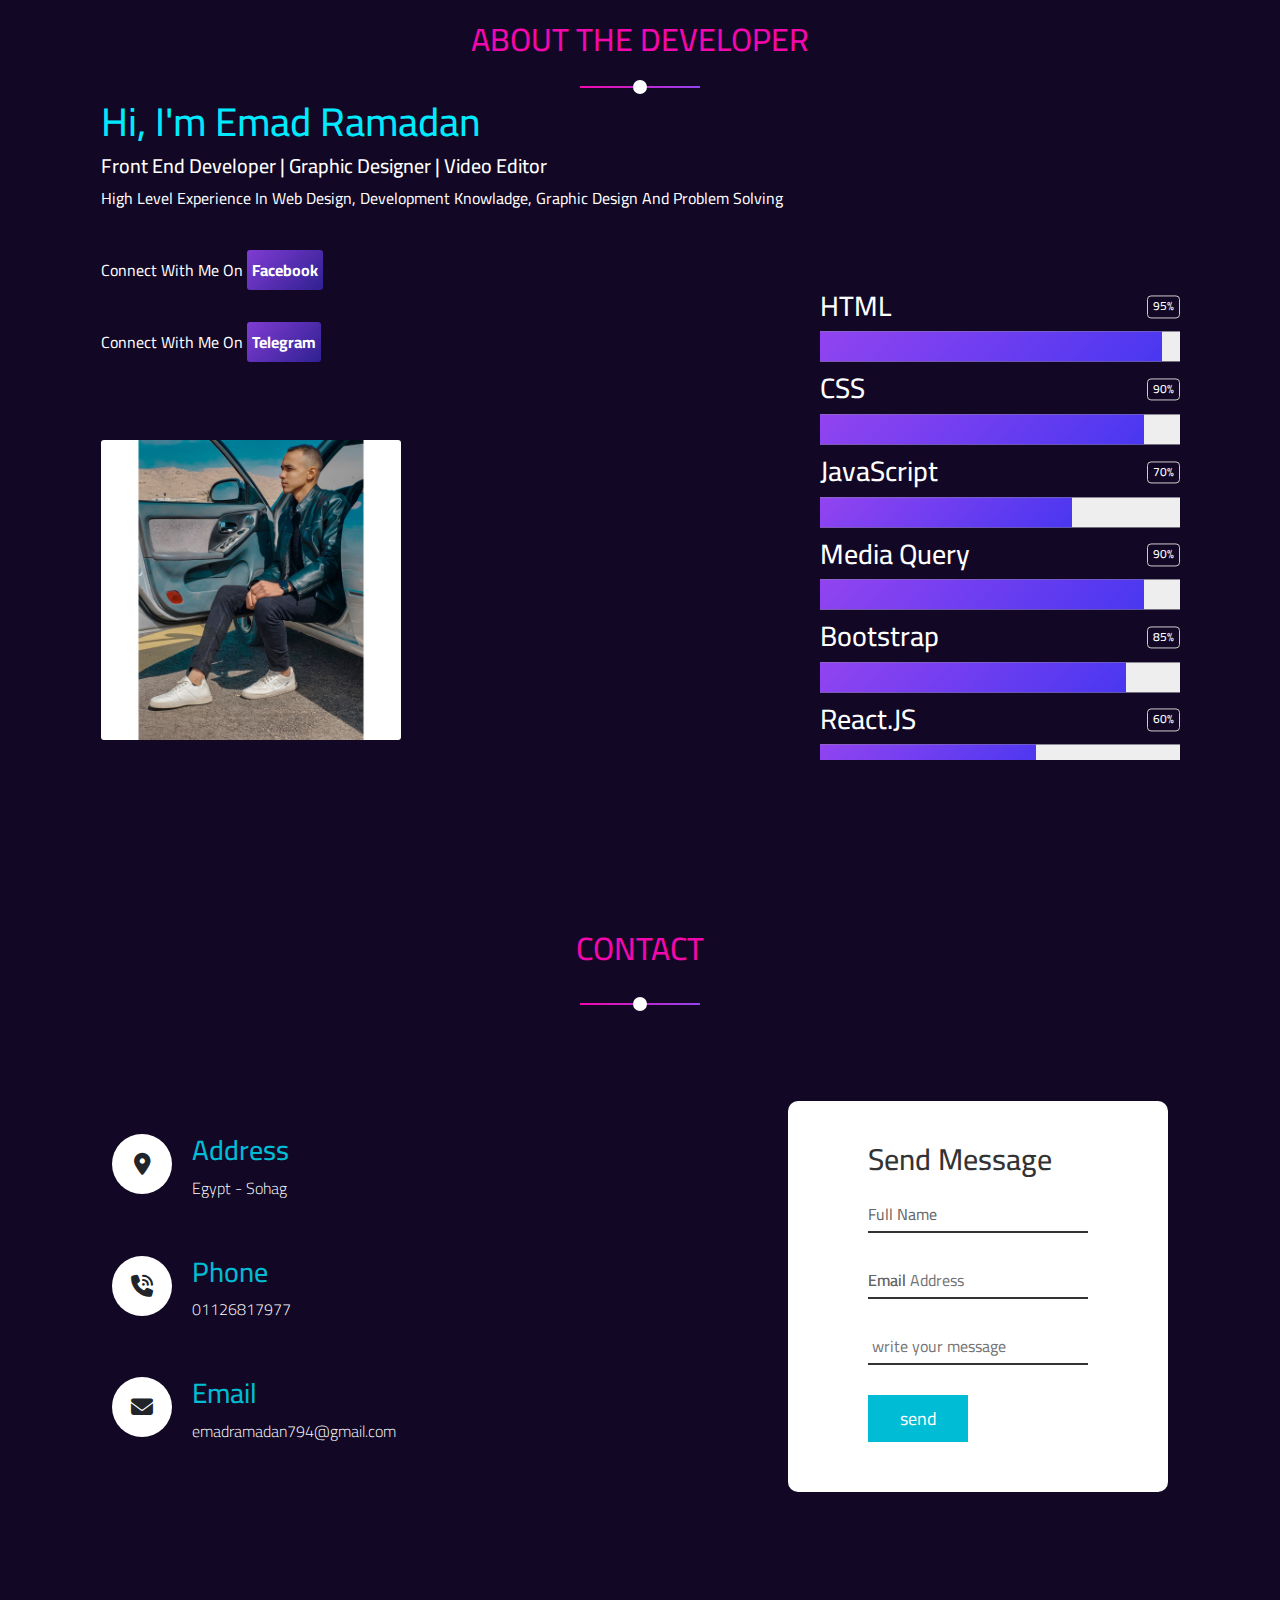
==== emad.html @ 5b425b63 "Add files via upload" ====
<!DOCTYPE html>
<html lang="en">

<head>
  <meta charset="UTF-8">
  <meta http-equiv="X-UA-Compatible" content="IE=edge">
  <meta name="viewport" content="width=device-width, initial-scale=1.0">
  <link rel="stylesheet" href="css/bootstrap.min.css">
  <link rel="stylesheet" href="css/all.min.css">
  <link rel="stylesheet" href="https://cdnjs.cloudflare.com/ajax/libs/font-awesome/6.1.1/css/all.min.css">
  <link rel="stylesheet" href="https://unpkg.com/aos@next/dist/aos.css" />
  <link rel="icon" href="img/landoo.jpg">
  <link rel="stylesheet" href="css/athar.css">
  <title>TEMOoON</title>
</head>

<body style="background-color: #120825;">
  <div class="abouttt" id="link2">
    <div class="title main-head">
      <h2>about the developer</h2>
    </div>
    <!-- <div class="ani">
          <svg>
            <path></path>
          </svg>
          <svg>
            <path></path>
          </svg>
        </div> -->
    <div class="container" style="margin-top: 40px;">
      <div class="info">
        <h1>Hi, I'm Emad Ramadan</h1>
        <h2>Front End Developer | Graphic Designer | Video Editor</h2>
        <p>
          High level experience in web design, development
          knowladge, graphic design and problem solving <br><br><br>


          Connect with me on <a href="https://www.facebook.com/TeMo0o29?mibextid=ZbWKwL"
            target="_blank"><span>facebook</span></a>
          <br><br><br>
          Connect with me on <a href="https://t.me/EmaD_RamaDan_10" class="face"
            target="_blank"><span>telegram</span></a>
        </p>



        <img src="img/dev.jpg" alt="">

      </div>
      <div class="skill" style="height: 63vh;">
        <div class="our-skills" id="our-skills">
          <div class="container">
            <!-- <img src="img/avatar-05.png" alt=""> -->
            <div class="skills">
              <div class="skill">
                <h3>HTML <span>95%</span></h3>
                <div class="the-progress">
                  <span style="width: 95%;" data-width="95%"></span>
                </div>
              </div>
              <div class="skill">
                <h3>CSS <span>90%</span></h3>
                <div class="the-progress">
                  <span style="width: 90%;" data-width="90%"></span>
                </div>
              </div>
              <div class="skill">
                <h3>JavaScript <span>70%</span></h3>
                <div class="the-progress">
                  <span style="width: 70%;" data-width="70%"></span>
                </div>
              </div>
              <div class="skill">
                <h3>media Query <span>90%</span></h3>
                <div class="the-progress">
                  <span style="width: 90%;" data-width="90%"></span>
                </div>
              </div>
              <div class="skill">
                <h3>bootstrap <span>85%</span></h3>
                <div class="the-progress">
                  <span style="width: 85%;" data-width="85%"></span>
                </div>
              </div>
              <div class="skill">
                <h3>React.JS <span>60%</span></h3>
                <div class="the-progress">
                  <span style="width: 60%;" data-width="60%"></span>
                </div>
              </div>
              <div class="skill">
                <h3>cpp <span>85%</span></h3>
                <div class="the-progress">
                  <span style="width: 85%;" data-width="85%"></span>
                </div>
              </div>
            </div>
          </div>
        </div>
      </div>


    </div>
  </div>
  <!-- start contact -->
  <section class="contact" id="contact">
    <div class="main-head">
      <h2>contact</h2>
    </div>
    <div class="content">


      <p></p>
    </div>
    <div class="container">
      <div class="contactInfo">
        <div class="box">
          <div class="icon"><i class="fa-solid fa-location-dot"></i></div>
          <div class="text">
            <h3>Address</h3>
            <p>Egypt - Sohag</p>
          </div>
        </div>
        <div class="box">
          <div class="icon"><i class="fa-solid fa-phone-volume"></i></div>
          <div class="text">
            <h3>phone</h3>
            <p>01126817977</p>
          </div>
        </div>
        <div class="box">
          <div class="icon"><i class="fa-solid fa-envelope"></i></div>
          <div class="text">
            <h3>email</h3>
            <p style="text-transform: lowercase;">emadramadan794@gmail.com</p>
          </div>
        </div>
      </div>
      <div class="contactForm">
        <form action="https://formsubmit.co/emadramadan794@gmail.com" method="POST">
          <input type="hidden" name="_subject" value="New Email!">
          <h2>send message</h2>
          <div class="inputBox">
            <input type="text" required>
            <span>full name</span>
          </div>
          <div class="inputBox">
            <input type="email" name="email" placeholder="Email Address" required>
            <span>email</span>
          </div>
          <div class="inputBox">
            <!-- <textarea name="" id="" cols="" rows="" required></textarea> -->
            <input type="text" name="message " placeholder=" write your message" required>
          </div>
          <div class="inputBox">
            <input type="hidden" name="_captcha" value="false">
            <input type="submit" value="send">

          </div>
        </form>

        <form>

          <!--
        
        
        <button type="submit">Send</button> -->
        </form>
      </div>
    </div>
  </section>
  <!-- end contact -->



</body>

</html>
---- css/athar.css ----
@import url('https://fonts.googleapis.com/css2?family=Cairo:wght@200;300;400;500;600;700;800;900&display=swap');

:root{

    --head-color:#00bcd4;


    --dark-color:#007bff;
    --blue-color:#6b6c9f;
    --red-one:#c52c2a;
    --red-two:#a20002;
    --pur-color:#351c2f;


    --main-color: #0b051d;
    --scend-color: #0433f2;
    /* --third-color: #02dcff; */
    --third2-color: #f407ad;
    --third-color: #6131df;
    --four-color: rgb(58, 184, 146);
    --wight-color: #ffffff;
    --sec-color:#160a2d;
    --seccc-color:#120825;
    --sec-padding:30px;
    --tran:.3s;
}

::selection{
  background-color: var(--head-color);
  border-radius: 4px;
}

/* scroll bar */
body::-webkit-scrollbar {
  width: 1em;
  background-color: #101530;
}

body::-webkit-scrollbar-thumb {
 background-color: #892cdc;
 box-shadow: 0px 0px 30px 30px #892cdc;
}

/* end scroll bar */


*{
  box-sizing: border-box;
    padding: 0;
    margin: 0;
}
body{
    font-family: 'Cairo', sans-serif;
  
    scroll-behavior: smooth;
    direction: ltr;
    text-transform: capitalize;
  
    
  
  
}
.main-head{
  text-align: center;
  position: relative;
  color: var(--third2-color );
  font-weight: bold;
  text-transform: uppercase;
  font-size: 25px !important  ;
}
.main-prg{
  margin-top: 55px;
  margin-bottom: 15px;
  color: white;
  font-size: 14px;
  font-family: "Montserrat", sans-serif;
}
.main-head h2::after{
  content: "";
  position: absolute;
  left: 50%;
  transform: translateX(-50%);
  width: 14px;
  height: 14px;
  border-radius: 50%;
  
  bottom: -36px;
  background-color: white;
}
.main-head h2::before{
  content: "";
  position: absolute;
  left: 50%;
  transform: translateX(-50%);
  height: 2px;
  background-image: linear-gradient( 45deg, var(--third2-color), #9244f0);
  bottom: -30px;
  width: 120px;

}
/* Start Navbar */
.navbar {
  background-color: #160a2dab;
  background-color: var(--sec-color);
  backdrop-filter: blur(17px);
    box-shadow: 0px 0px 20px 0px #ffffff4f;
}
.navbar .container{
  background-color: var(--sec-color);

}
.navbar .navbar-nav .nav-link {
  color: var(--scend-color);
  font-weight: bold;
  backdrop-filter: blur(17px);
  box-shadow: 0px 0px 20px 0px #0002;
  color: white;
}
.navbar .navbar-nav .nav-link.active,
.navbar .navbar-nav .nav-link:focus,
.navbar .navbar-nav .nav-link:hover,
.container h1 {
  color: var(--third2-color);
  cursor: pointer;
}
@media(max-width:900px){

.navbar .container h1{
    position: relative;
    right: 80%; 
    transform: translateX(-50%);
  }
  @media(max-width:700px){
    .navbar .container h1{
      right: 62%;
    }
  }
  
}
.navbar .navbar-nav a::before{
  content: "";
  position: absolute;
  width: 0%;
  height: 3px;
  bottom: 0px;
  left  : 0;
  background-color: white;
  transform-origin: left;
  transition: var(--tran);
}
.navbar .navbar-nav a:hover:before{
  width:100%;
}
.navbar-nav{
  margin-left: 150px;
}
.navbar .navbar-toggler {
  color: white;
  font-size: 25px;
  border-color: white;
}
@media(max-width:900px){
  .navbar .navbar-toggler {
    position: relative;
    left: 57%;
    transform: translateX(-50%);
  }
  @media(max-width:460px){
    .navbar .navbar-toggler{
      left: 52%;
    }
  }
}
.navbar .navbar-toggler:focus {
  box-shadow: none;
}
.navbar .navbar-toggler[aria-expanded="true"] {
  border-color: var(--green-color);
}

.search{
  color: var(--third2-color);
  border-left: 2px solid var(--third2-color);
  padding-left: 25px;
}
@media(max-width:900px){
  .search{
    display: none;
  }
}
/* End Navbar */


/* start landing */
.landing{
  direction: ltr !important;
  height: 87vh;
  background-color: var(--seccc-color)
}
 .logo{
  height: 42px;
  width: 42px;
}
.landing .container img{
  width: 200px;
  height: 200px;
  margin-top: 20px;
  backdrop-filter: blur(17px);
    box-shadow: 0px 0px 20px 0px #f407ad17  ;
    border-radius: 50%;
    padding: 10px;
}

.landing .container .vid{
  max-width: 200px;
  max-height: 200px ;
}
.landing .container .cont p{
  position: absolute;
  right: 60px;
  color: white;
  margin-top: 20px;
  font-size: 20px;
  font-weight: bold;
}
@media(max-width:900px){
  .landing .container{
    display: flex;
    justify-content: space-around;

  }
  .landing .container .cont p{
    position: relative;
    right: 0;
    margin-top: 0;
  } 
  .landing .container .cont{
    display: flex;
    justify-content: center;
}
}
/* end landing */


/* start about */
.about{
  padding-top: 20px;
  padding-bottom: 20px;
  
  background-color: var(--sec-color);
}
.about .span{
  color: #e9c700;
  font-size: 19px;
  
}
.about .cont{
  margin-top: 55px;
  margin-bottom: 15px;
  color: white;
  font-size: 18px;
  
}
.about .col{
  background-image: linear-gradient( -45deg, #4937f087, #9244f0db);
  padding: 5px;
  border-radius: 3px;
  font-weight: bold;
}
.about .cont p{
  line-height: 50px;
}
/* end about */

/* start services */
.ser{
  background-color: var(--seccc-color);
  padding-top: 20px;
  padding-bottom: 20px;
  height: fit-content;
}
.ser .container{
  margin-top: 60px;
}
.ser .container .box{
  background-image: linear-gradient( -45deg, #4937f087, #9244f0db);
  border-top-left-radius: 50px;
  border-bottom-right-radius: 50px;
}
.ser .container .box img{
  width: 100px;
  max-width: 100%;
  height: 100px;
  border-radius: 50%;
  margin-top: 17px;
  box-shadow: 0 0 10px #ddd;
}
.ser .container .box h3{
  font-size: 15px;
  margin-top: 19px;
  font-weight: bold;
  font-size: 22px;
  color: #e9c700;
}
.ser .container .box p{
  color: white;
  padding:15px;
}
/* end services */











/* start service */
/* .ser{
  background-color: var(--seccc-color);
  padding-top: 20px;
  padding-bottom: 20px;
  height: fit-content;
}

.ser .container{
  /* display: grid;
  grid-template-columns: repeat(auto-fill , minmax(400px, 1fr)); 
  flex-wrap: wrap;
  gap: 40px;
  padding: 30px 0
}

.ser .container .box{
  background-image: linear-gradient( -45deg, #4937f087, #9244f0db);
  padding: 10px 20px;
}
.ser .container  .box img{
  width: 100px;
  max-width: 100%;
  height: 100px;
  border-radius: 50%;
  box-shadow: 0 0 10px #ddd;
}
.vid{
  width: 60px;
  height: 60px;
}
.ser .container  .box h3{
  font-size: 15px;
  margin-top: 19px;
  font-weight: bold;
  font-size: 22px;
  color: #e9c700;
}
.ser p{
  color: white;
  font-family: cursive;
} */
/* .ser .container  .box p{
  
} */
/* @media (max-width:767px) {
  .ser .container .box{
  max-width: 800px;
  }
} */
/* end service */




/* start team */
.team{
  text-align: center;
  background-color: var(--sec-color);
  padding-top: 20px;
  padding-bottom: 20px;
  height: fit-content;
 
}

.wrapper{
  margin: 100px auto;
  max-width: 1100px;
}
.wrapper nav{
  display: flex;
  justify-content: center;
}
.wrapper .items{
  display: flex;
  max-width: 720px;
  width: 100%;
  justify-content: space-between;
}
.items span{
  padding: 7px 25px;
  font-size: 18px;
  font-weight: 500;
  cursor: pointer;
  color: white;
  border-radius: 50px;
  border: 2px solid #9244f0;
  transition: all 0.3s ease;
}
.items span.active,
.items span:hover{
  color: #fff;
  background-image: linear-gradient( 45deg, var(--third2-color), #9244f0);
}
.gallery{
  display: flex;
  flex-wrap: wrap;
  margin-top: 30px;
}
.gallery .image{
  width: calc(100% / 4);
  padding: 7px;
}
.gallery .image span{
  display: flex;
  width: 100%;
  overflow: hidden;
}
.gallery .image img{
  width: 100%;
  vertical-align: middle;
  transition: all 0.3s ease;
}
.gallery .image:hover img{
  transform: scale(1.3);
}
.gallery .image.hide{
  display: none;
}
.gallery .image.show{
  animation: animate 0.4s ease;
}
@keyframes animate {
  0%{
    transform: scale(0.5);
  }
  100%{
    transform: scale(1);
  }
}

@media (max-width: 800px) {
  .gallery .image{
    width: calc(100% / 2);
  }
}
@media (max-width: 700px) {
  .wrapper nav .items{
    max-width: 600px;
  }
  nav .items span{
    padding: 7px 15px;
  }
}
@media (max-width: 600px) {
  .wrapper{
    margin: 30px auto;
  }
  .wrapper nav .items{
    flex-wrap: wrap;
    justify-content: center;
  }
  nav .items span{
    margin: 5px;
  }
  /*.gallery .image{
    width: 100%;
  }*/
}
/* end team */
/* start contact */
/* .contact{
  background-color: var(--seccc-color);
  padding-top: 20px;
  padding-bottom: 20px;
  height: fit-content;
}
.contact .info{
  display: grid;
  grid-template-columns: repeat(auto-fill, minmax(450px, 1fr));
  grid-column-gap: 40px;
  grid-row-gap: 60px; */


/* end contact */



/* start contact */
.contact{
  position: relative;
  min-height: 100vh;
  padding: 50px 100px;
  display: flex;
  justify-content: center;
  align-items: center;
  flex-direction: column;
  background-color: var(--seccc-color);
 
}
.contact .content{
  max-width: 800px;
  text-align: center;
  margin-top:80px;
}
.contact .content h2{
  font-size: 36px;
  font-weight: 500;
  color: #fff;
}
.contact .content p{
  font-weight: 300;
  color: #fff;
}
.contact .container{
  width: 100%;
  display: flex;
  justify-content: space-between;
  align-items: center;
  margin-top: 30px;

}
.contact .container .contactInfo{
 
  display: flex;
  flex-direction: column;
}
.contact .container .contactInfo .box{
  position: relative;
  padding: 20px 0;
  display: flex;
}
.contact .container .contactInfo .box .icon{
  min-width: 60px;
  height: 60px;
  background: #fff;
  display: flex;
  justify-content: center;
  align-items: center;
  border-radius: 50%;
  font-size: 22px;
}
.contact .container .contactInfo .box .text{
  display: flex;
  margin-left: 20px;
  font-size: 16px;
  color: #fff;
  flex-direction: column;
  font-weight: 300;
}
.contact .container .contactInfo .box .text h3{
  font-weight: 500;
  color: #00bcd4;
}
.contactForm{

  padding: 40px 80px;
  background: #fff;
  border-radius: 10px;
}
.contactForm h2{
  font-size: 30px;
  color: #333;
  font-weight: 500;
}
.contactForm .inputBox{
  position: relative;
  width: 100%;
  margin-top: 10px;
}
.contactForm .inputBox input,
.contactForm .inputBox textarea{
  width: 100%;
  padding:5px 0 ;
  font-size: 16px;
  margin: 10px 0;
  border: none;
  border-bottom: 2px solid #333;
  outline: none;
  resize: none;
}
.contactForm .inputBox span{
  position: absolute;
  left: 0;
  padding:5px 0 ;
  font-size: 16px;
  margin: 10px 0;
  pointer-events: none;
  transition: .5s;
  color: #666;
}
.contactForm .inputBox input:focus ~ span,
.contactForm .inputBox input:valid ~ span,
.contactForm .inputBox textarea:focus ~ span,
.contactForm .inputBox textarea:valid ~ span{
  color: #e91e63;
  font-size: 12px;
  transform: translateY(-20px);
}
.contactForm .inputBox input[type="submit"]{
  width: 100px;
  background: #00bcd4;
  color: #fff;
  border: none;
  cursor: pointer;
  padding: 10px;
  font-size: 18px;
  transition: .3s;
}
.contactForm .inputBox input[type="submit"]:hover{
  background-image: linear-gradient( 45deg, var(--third2-color), #9244f0);
}
@media (max-width: 800px){
  .contact .container{
    display: flex;
    flex-direction: column;
    
    justify-content: space-around;
  }
}
@media (max-width:991){
  .contact{
    padding: 50px;
  }
  .container{
    flex-direction: column;
  }
  .container .contactInfo{
    margin-bottom: 40px;
  }
  .container .contactInfo{
    width: 100%;
  }
}
/* end contact */


/* start foot */
.foot{
  background-color: var(--main-color);
  padding-top: 20px;
  padding-bottom: 20px;
  text-align: center;
}
.foot a {
  text-decoration: none;
}
.foot a h4{
  background-image: linear-gradient( 45deg, var(--third2-color), #9244f0);
  color: white;
  width: fit-content;
  margin: 1px auto;
  padding: 5px 10px;
  border-radius: 5px;
  font-weight: bold;
  font-size: 18px;
}
/* end foot */



.up.show{
  right: 20px;
}
.up {
  position: fixed;
  bottom: 20px;
  right: -40px;
  color: white;
  font-weight: bold;
  font-size: 12px;
  padding: 6px 10px;
  border-radius: 50%;
  font-family: Arial, Tahoma;
  cursor: pointer;
  z-index: 123;
  transition: 0.5s;
  background-image: linear-gradient( 45deg, var(--third2-color), #9244f0);
  box-shadow: 0 0 10px #ddd;
}


/* start developer */
.abouttt{
  position: relative;
  padding-top: 20px;
  padding-bottom: 20px;
  background-color: var(--seccc-color);
  color: white;
  
}
.abouttt .container{
  display: flex;
  justify-content: space-around;

}
/* .about .container .info {
  
} */
.abouttt .container .info h1{
  color: rgb(0 235 255);
}
.abouttt .container .info h2{
  font-size: 20px;
}
/* .about .container .info p{
  
} */
.abouttt .container .info img{
  width: 300px;
  border-radius: 3px;
  margin-top: 70px;
}
/* end about */
/* start skills */
.our-skills{
  padding-top: var(--sec-padding);
 
  position: relative;
  background-color: var(--seccc-color);
}
.skill{
  width: 360px;
  margin-top: 11px;
  

}
.our-skills .container{
  display: flex;
  align-items: center;
}
@media (max-width:991px){
  .our-skills img{
      display: none;
  }
}
.our-skills .skills{
  flex: 1;
  position: absolute;
  top: -12%;
  transform: translateY(30%);
}
.our-skills .skills h3{
  display: flex;
  justify-content: space-between;
  align-items: center;
}
.our-skills .skills h3 span{
  font-size: 12px;
  border: 1px solid #ccc;
  padding: 3px 5px;
  border-radius: 4px;
}
.our-skills .skills .the-progress{
  height: 30px;
  background-color: #eee;
  position: relative;
}
.our-skills .skills .the-progress span{
  position: absolute;
  left: 0;
  top: 0;
  height: 100%;
  background-image: linear-gradient( -45deg, #4937f0, #9244f0);
}
@media( max-width:991px) {
  .abouttt{
      text-align: center;
  }
  .abouttt .container {
      flex-direction: column;
      align-items: center;
  }
  
  .our-skills .skills {
      flex: 1;
      position: inherit;
      top: -12%;
      transform: translateY(0%);
  }
}
@media( max-width:767px){
  .skill {
      width: 380px;
  }
}
/* end skills */




.abouttt .container .info a{
  text-decoration: none;
}
.abouttt .container .info span{
  background-image: linear-gradient( -45deg, #4937f087, #9244f0db);
    padding: 5px;
    border-radius: 3px;
    font-weight: bold;
    color: white;
}
/* end developer */
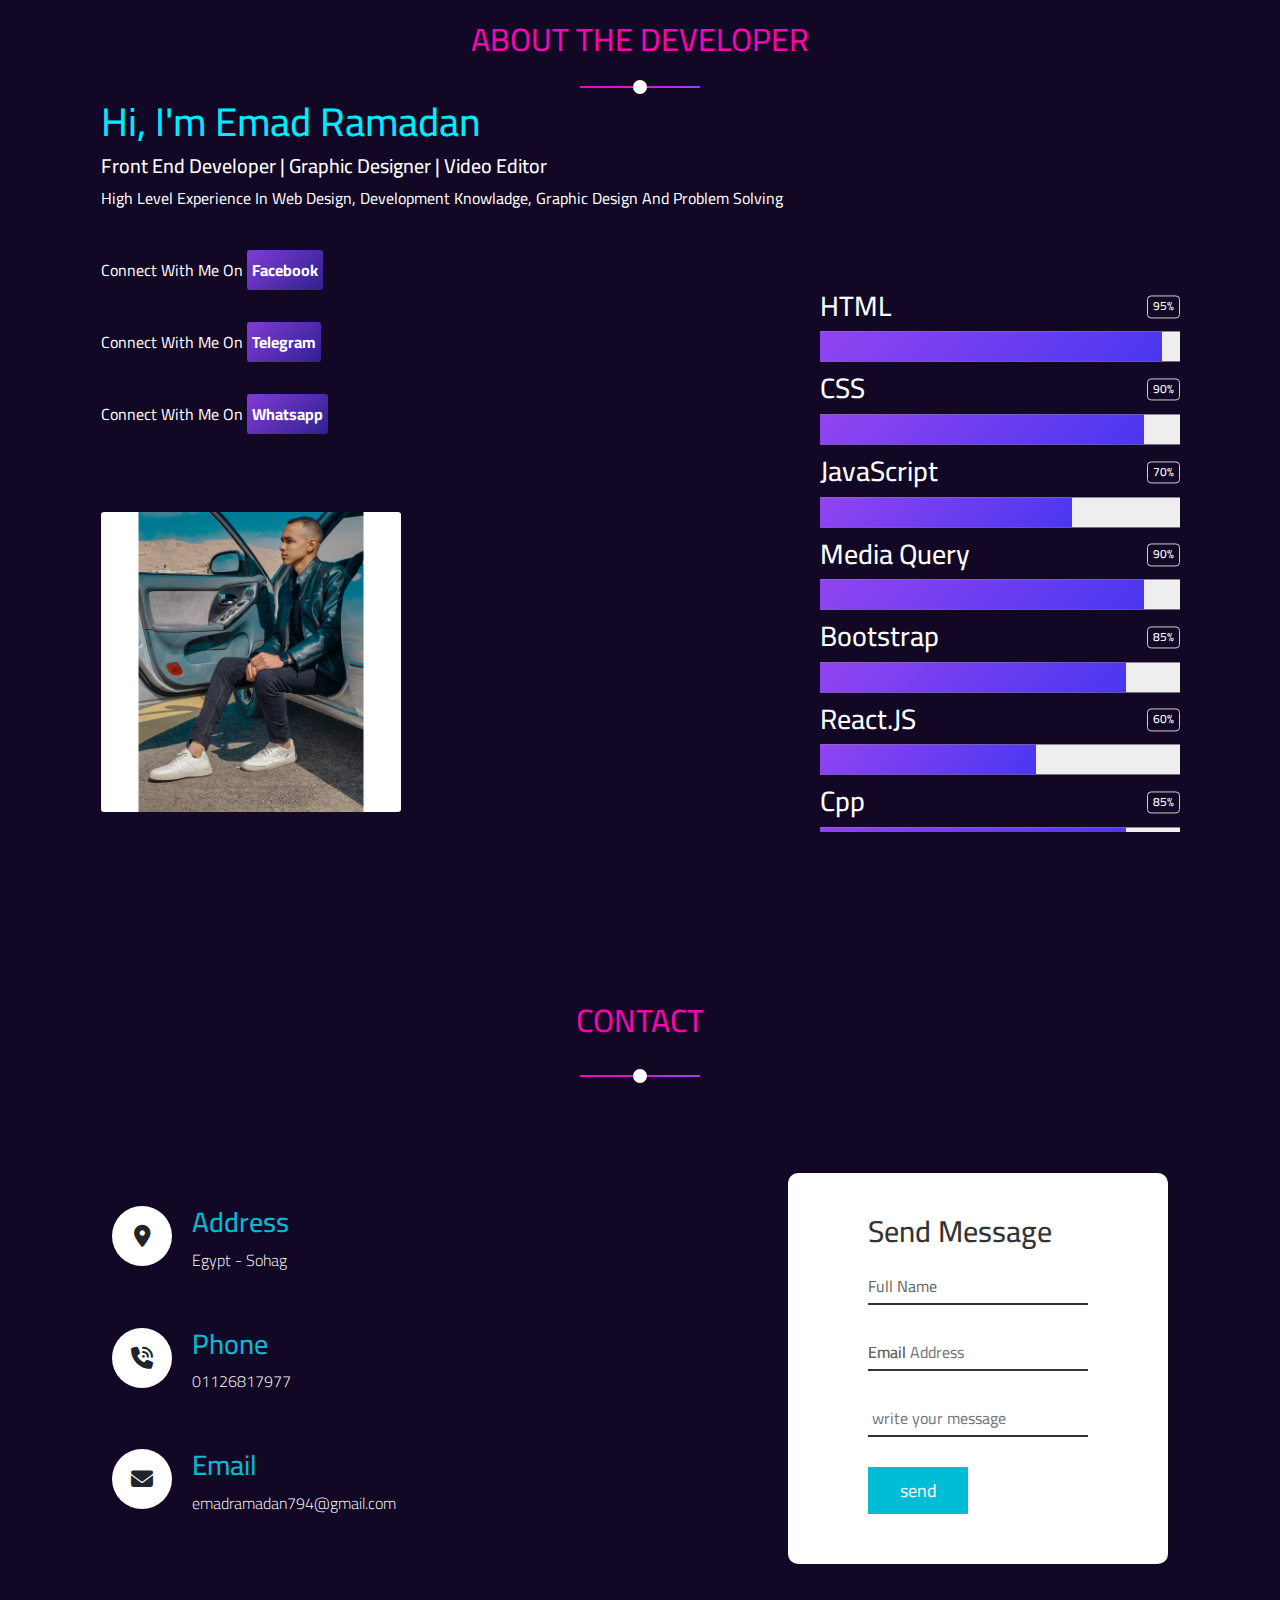
==== commit e090a070: "Update emad.html" ====
--- a/emad.html
+++ b/emad.html
@@ -41,6 +41,8 @@
           <br><br><br>
           Connect with me on <a href="https://t.me/EmaD_RamaDan_10" class="face"
             target="_blank"><span>telegram</span></a>
+          <br><br><br>
+          Connect with me on <a href="https://wa.me/01126817977" class="face" target="_blank"><span>Whatsapp</span></a>
         </p>
 
 
@@ -48,7 +50,8 @@
         <img src="img/dev.jpg" alt="">
 
       </div>
-      <div class="skill" style="height: 63vh;">
+      <div class="skill hei" >
+
         <div class="our-skills" id="our-skills">
           <div class="container">
             <!-- <img src="img/avatar-05.png" alt=""> -->
@@ -90,11 +93,12 @@
                 </div>
               </div>
               <div class="skill">
-                <h3>cpp <span>85%</span></h3>
+                <h3>Cpp <span>85%</span></h3>
                 <div class="the-progress">
                   <span style="width: 85%;" data-width="85%"></span>
                 </div>
               </div>
+
             </div>
           </div>
         </div>
@@ -172,8 +176,6 @@
   </section>
   <!-- end contact -->
 
-
-
 </body>
 
-</html>+</html>
--- a/css/athar.css
+++ b/css/athar.css
@@ -1,31 +1,31 @@
 @import url('https://fonts.googleapis.com/css2?family=Cairo:wght@200;300;400;500;600;700;800;900&display=swap');
 
-:root{
-
-    --head-color:#00bcd4;
-
-
-    --dark-color:#007bff;
-    --blue-color:#6b6c9f;
-    --red-one:#c52c2a;
-    --red-two:#a20002;
-    --pur-color:#351c2f;
-
-
-    --main-color: #0b051d;
-    --scend-color: #0433f2;
-    /* --third-color: #02dcff; */
-    --third2-color: #f407ad;
-    --third-color: #6131df;
-    --four-color: rgb(58, 184, 146);
-    --wight-color: #ffffff;
-    --sec-color:#160a2d;
-    --seccc-color:#120825;
-    --sec-padding:30px;
-    --tran:.3s;
-}
-
-::selection{
+:root {
+
+  --head-color: #00bcd4;
+
+
+  --dark-color: #007bff;
+  --blue-color: #6b6c9f;
+  --red-one: #c52c2a;
+  --red-two: #a20002;
+  --pur-color: #351c2f;
+
+
+  --main-color: #0b051d;
+  --scend-color: #0433f2;
+  /* --third-color: #02dcff; */
+  --third2-color: #f407ad;
+  --third-color: #6131df;
+  --four-color: rgb(58, 184, 146);
+  --wight-color: #ffffff;
+  --sec-color: #160a2d;
+  --seccc-color: #120825;
+  --sec-padding: 30px;
+  --tran: .3s;
+}
+
+::selection {
   background-color: var(--head-color);
   border-radius: 4px;
 }
@@ -37,45 +37,49 @@
 }
 
 body::-webkit-scrollbar-thumb {
- background-color: #892cdc;
- box-shadow: 0px 0px 30px 30px #892cdc;
+  background-color: #892cdc;
+  box-shadow: 0px 0px 30px 30px #892cdc;
 }
 
 /* end scroll bar */
 
 
-*{
+* {
   box-sizing: border-box;
-    padding: 0;
-    margin: 0;
-}
-body{
-    font-family: 'Cairo', sans-serif;
-  
-    scroll-behavior: smooth;
-    direction: ltr;
-    text-transform: capitalize;
-  
-    
-  
-  
-}
-.main-head{
+  padding: 0;
+  margin: 0;
+}
+
+body {
+  font-family: 'Cairo', sans-serif;
+
+  scroll-behavior: smooth;
+  direction: ltr;
+  text-transform: capitalize;
+
+
+
+
+}
+
+.main-head {
   text-align: center;
   position: relative;
-  color: var(--third2-color );
+  color: var(--third2-color);
   font-weight: bold;
   text-transform: uppercase;
-  font-size: 25px !important  ;
-}
-.main-prg{
+  font-size: 25px !important;
+}
+
+.main-prg {
   margin-top: 55px;
   margin-bottom: 15px;
   color: white;
   font-size: 14px;
   font-family: "Montserrat", sans-serif;
 }
-.main-head h2::after{
+
+.main-head h2::after {
   content: "";
   position: absolute;
   left: 50%;
@@ -83,32 +87,38 @@
   width: 14px;
   height: 14px;
   border-radius: 50%;
-  
+
   bottom: -36px;
   background-color: white;
-}
-.main-head h2::before{
+  z-index: 100;
+}
+
+.main-head h2::before {
   content: "";
   position: absolute;
   left: 50%;
   transform: translateX(-50%);
   height: 2px;
-  background-image: linear-gradient( 45deg, var(--third2-color), #9244f0);
+  background-image: linear-gradient(45deg, var(--third2-color), #9244f0);
   bottom: -30px;
   width: 120px;
-
-}
+  z-index: 100;
+
+}
+
 /* Start Navbar */
 .navbar {
   background-color: #160a2dab;
   background-color: var(--sec-color);
   backdrop-filter: blur(17px);
-    box-shadow: 0px 0px 20px 0px #ffffff4f;
-}
-.navbar .container{
+  box-shadow: 0px 0px 20px 0px #ffffff4f;
+}
+
+.navbar .container {
   background-color: var(--sec-color);
 
 }
+
 .navbar .navbar-nav .nav-link {
   color: var(--scend-color);
   font-weight: bold;
@@ -116,6 +126,7 @@
   box-shadow: 0px 0px 20px 0px #0002;
   color: white;
 }
+
 .navbar .navbar-nav .nav-link.active,
 .navbar .navbar-nav .nav-link:focus,
 .navbar .navbar-nav .nav-link:hover,
@@ -123,99 +134,114 @@
   color: var(--third2-color);
   cursor: pointer;
 }
-@media(max-width:900px){
-
-.navbar .container h1{
+
+@media(max-width:900px) {
+
+  .navbar .container h1 {
     position: relative;
-    right: 80%; 
+    right: 80%;
     transform: translateX(-50%);
   }
-  @media(max-width:700px){
-    .navbar .container h1{
+
+  @media(max-width:700px) {
+    .navbar .container h1 {
       right: 62%;
     }
   }
-  
-}
-.navbar .navbar-nav a::before{
+
+}
+
+.navbar .navbar-nav a::before {
   content: "";
   position: absolute;
   width: 0%;
   height: 3px;
   bottom: 0px;
-  left  : 0;
+  left: 0;
   background-color: white;
   transform-origin: left;
   transition: var(--tran);
 }
-.navbar .navbar-nav a:hover:before{
-  width:100%;
-}
-.navbar-nav{
+
+.navbar .navbar-nav a:hover:before {
+  width: 100%;
+}
+
+.navbar-nav {
   margin-left: 150px;
 }
+
 .navbar .navbar-toggler {
   color: white;
   font-size: 25px;
   border-color: white;
 }
-@media(max-width:900px){
+
+@media(max-width:900px) {
   .navbar .navbar-toggler {
     position: relative;
     left: 57%;
     transform: translateX(-50%);
   }
-  @media(max-width:460px){
-    .navbar .navbar-toggler{
+
+  @media(max-width:460px) {
+    .navbar .navbar-toggler {
       left: 52%;
     }
   }
 }
+
 .navbar .navbar-toggler:focus {
   box-shadow: none;
 }
+
 .navbar .navbar-toggler[aria-expanded="true"] {
   border-color: var(--green-color);
 }
 
-.search{
+.search {
   color: var(--third2-color);
   border-left: 2px solid var(--third2-color);
   padding-left: 25px;
 }
-@media(max-width:900px){
-  .search{
+
+@media(max-width:900px) {
+  .search {
     display: none;
   }
 }
+
 /* End Navbar */
 
 
 /* start landing */
-.landing{
+.landing {
   direction: ltr !important;
   height: 87vh;
   background-color: var(--seccc-color)
 }
- .logo{
+
+.logo {
   height: 42px;
   width: 42px;
 }
-.landing .container img{
+
+.landing .container img {
   width: 200px;
   height: 200px;
   margin-top: 20px;
   backdrop-filter: blur(17px);
-    box-shadow: 0px 0px 20px 0px #f407ad17  ;
-    border-radius: 50%;
-    padding: 10px;
-}
-
-.landing .container .vid{
+  box-shadow: 0px 0px 20px 0px #f407ad17;
+  border-radius: 50%;
+  padding: 10px;
+}
+
+.landing .container .vid {
   max-width: 200px;
-  max-height: 200px ;
-}
-.landing .container .cont p{
+  max-height: 200px;
+}
+
+.landing .container .cont p {
   position: absolute;
   right: 60px;
   color: white;
@@ -223,71 +249,83 @@
   font-size: 20px;
   font-weight: bold;
 }
-@media(max-width:900px){
-  .landing .container{
+
+@media(max-width:900px) {
+  .landing .container {
     display: flex;
     justify-content: space-around;
 
   }
-  .landing .container .cont p{
+
+  .landing .container .cont p {
     position: relative;
     right: 0;
     margin-top: 0;
-  } 
-  .landing .container .cont{
+  }
+
+  .landing .container .cont {
     display: flex;
     justify-content: center;
-}
-}
+  }
+}
+
 /* end landing */
 
 
 /* start about */
-.about{
+.about {
   padding-top: 20px;
   padding-bottom: 20px;
-  
+
   background-color: var(--sec-color);
 }
-.about .span{
+
+.about .span {
   color: #e9c700;
   font-size: 19px;
-  
-}
-.about .cont{
+
+}
+
+.about .cont {
   margin-top: 55px;
   margin-bottom: 15px;
   color: white;
   font-size: 18px;
-  
-}
-.about .col{
-  background-image: linear-gradient( -45deg, #4937f087, #9244f0db);
+
+}
+
+.about .col {
+  background-image: linear-gradient(-45deg, #4937f087, #9244f0db);
   padding: 5px;
   border-radius: 3px;
   font-weight: bold;
 }
-.about .cont p{
+
+.about .cont p {
   line-height: 50px;
 }
+
 /* end about */
 
 /* start services */
-.ser{
+.ser {
   background-color: var(--seccc-color);
   padding-top: 20px;
   padding-bottom: 20px;
   height: fit-content;
 }
-.ser .container{
+
+.ser .container {
   margin-top: 60px;
 }
-.ser .container .box{
-  background-image: linear-gradient( -45deg, #4937f087, #9244f0db);
+
+.ser .container .box {
+  background-image: linear-gradient(-45deg, #4937f087, #9244f0db);
   border-top-left-radius: 50px;
   border-bottom-right-radius: 50px;
 }
-.ser .container .box img{
+
+.ser .container .box img {
   width: 100px;
   max-width: 100%;
   height: 100px;
@@ -295,109 +333,50 @@
   margin-top: 17px;
   box-shadow: 0 0 10px #ddd;
 }
-.ser .container .box h3{
+
+.ser .container .box h3 {
   font-size: 15px;
   margin-top: 19px;
   font-weight: bold;
   font-size: 22px;
   color: #e9c700;
 }
-.ser .container .box p{
-  color: white;
-  padding:15px;
-}
+
+.ser .container .box p {
+  color: white;
+  padding: 15px;
+}
+
 /* end services */
 
-
-
-
-
-
-
-
-
-
-
-/* start service */
-/* .ser{
-  background-color: var(--seccc-color);
-  padding-top: 20px;
-  padding-bottom: 20px;
-  height: fit-content;
-}
-
-.ser .container{
-  /* display: grid;
-  grid-template-columns: repeat(auto-fill , minmax(400px, 1fr)); 
-  flex-wrap: wrap;
-  gap: 40px;
-  padding: 30px 0
-}
-
-.ser .container .box{
-  background-image: linear-gradient( -45deg, #4937f087, #9244f0db);
-  padding: 10px 20px;
-}
-.ser .container  .box img{
-  width: 100px;
-  max-width: 100%;
-  height: 100px;
-  border-radius: 50%;
-  box-shadow: 0 0 10px #ddd;
-}
-.vid{
-  width: 60px;
-  height: 60px;
-}
-.ser .container  .box h3{
-  font-size: 15px;
-  margin-top: 19px;
-  font-weight: bold;
-  font-size: 22px;
-  color: #e9c700;
-}
-.ser p{
-  color: white;
-  font-family: cursive;
-} */
-/* .ser .container  .box p{
-  
-} */
-/* @media (max-width:767px) {
-  .ser .container .box{
-  max-width: 800px;
-  }
-} */
-/* end service */
-
-
-
-
 /* start team */
-.team{
+.team {
   text-align: center;
   background-color: var(--sec-color);
   padding-top: 20px;
   padding-bottom: 20px;
   height: fit-content;
- 
-}
-
-.wrapper{
+
+}
+
+.wrapper {
   margin: 100px auto;
   max-width: 1100px;
 }
-.wrapper nav{
+
+.wrapper nav {
   display: flex;
   justify-content: center;
 }
-.wrapper .items{
+
+.wrapper .items {
   display: flex;
   max-width: 720px;
   width: 100%;
   justify-content: space-between;
 }
-.items span{
+
+.items span {
   padding: 7px 25px;
   font-size: 18px;
   font-weight: 500;
@@ -407,76 +386,94 @@
   border: 2px solid #9244f0;
   transition: all 0.3s ease;
 }
+
 .items span.active,
-.items span:hover{
+.items span:hover {
   color: #fff;
-  background-image: linear-gradient( 45deg, var(--third2-color), #9244f0);
-}
-.gallery{
+  background-image: linear-gradient(45deg, var(--third2-color), #9244f0);
+}
+
+.gallery {
   display: flex;
   flex-wrap: wrap;
   margin-top: 30px;
 }
-.gallery .image{
+
+.gallery .image {
   width: calc(100% / 4);
   padding: 7px;
 }
-.gallery .image span{
+
+.gallery .image span {
   display: flex;
   width: 100%;
   overflow: hidden;
 }
-.gallery .image img{
+
+.gallery .image img {
   width: 100%;
   vertical-align: middle;
   transition: all 0.3s ease;
-}
-.gallery .image:hover img{
+  border-radius: 8px;
+}
+
+.gallery .image:hover img {
   transform: scale(1.3);
 }
-.gallery .image.hide{
+
+.gallery .image.hide {
   display: none;
 }
-.gallery .image.show{
+
+.gallery .image.show {
   animation: animate 0.4s ease;
 }
+
 @keyframes animate {
-  0%{
+  0% {
     transform: scale(0.5);
   }
-  100%{
+
+  100% {
     transform: scale(1);
   }
 }
 
 @media (max-width: 800px) {
-  .gallery .image{
+  .gallery .image {
     width: calc(100% / 2);
   }
 }
+
 @media (max-width: 700px) {
-  .wrapper nav .items{
+  .wrapper nav .items {
     max-width: 600px;
   }
-  nav .items span{
+
+  nav .items span {
     padding: 7px 15px;
   }
 }
+
 @media (max-width: 600px) {
-  .wrapper{
+  .wrapper {
     margin: 30px auto;
   }
-  .wrapper nav .items{
+
+  .wrapper nav .items {
     flex-wrap: wrap;
     justify-content: center;
   }
-  nav .items span{
+
+  nav .items span {
     margin: 5px;
   }
+
   /*.gallery .image{
     width: 100%;
   }*/
 }
+
 /* end team */
 /* start contact */
 /* .contact{
@@ -497,32 +494,36 @@
 
 
 /* start contact */
-.contact{
+.contact {
   position: relative;
   min-height: 100vh;
-  padding: 50px 100px;
+  padding: 50px 100px 50px 100px;
   display: flex;
   justify-content: center;
   align-items: center;
   flex-direction: column;
   background-color: var(--seccc-color);
- 
-}
-.contact .content{
+
+}
+
+.contact .content {
   max-width: 800px;
   text-align: center;
-  margin-top:80px;
-}
-.contact .content h2{
+  margin-top: 80px;
+}
+
+.contact .content h2 {
   font-size: 36px;
   font-weight: 500;
   color: #fff;
 }
-.contact .content p{
+
+.contact .content p {
   font-weight: 300;
   color: #fff;
 }
-.contact .container{
+
+.contact .container {
   width: 100%;
   display: flex;
   justify-content: space-between;
@@ -530,17 +531,20 @@
   margin-top: 30px;
 
 }
-.contact .container .contactInfo{
- 
+
+.contact .container .contactInfo {
+
   display: flex;
   flex-direction: column;
 }
-.contact .container .contactInfo .box{
+
+.contact .container .contactInfo .box {
   position: relative;
   padding: 20px 0;
   display: flex;
 }
-.contact .container .contactInfo .box .icon{
+
+.contact .container .contactInfo .box .icon {
   min-width: 60px;
   height: 60px;
   background: #fff;
@@ -550,7 +554,8 @@
   border-radius: 50%;
   font-size: 22px;
 }
-.contact .container .contactInfo .box .text{
+
+.contact .container .contactInfo .box .text {
   display: flex;
   margin-left: 20px;
   font-size: 16px;
@@ -558,30 +563,35 @@
   flex-direction: column;
   font-weight: 300;
 }
-.contact .container .contactInfo .box .text h3{
+
+.contact .container .contactInfo .box .text h3 {
   font-weight: 500;
   color: #00bcd4;
 }
-.contactForm{
+
+.contactForm {
 
   padding: 40px 80px;
   background: #fff;
   border-radius: 10px;
 }
-.contactForm h2{
+
+.contactForm h2 {
   font-size: 30px;
   color: #333;
   font-weight: 500;
 }
-.contactForm .inputBox{
+
+.contactForm .inputBox {
   position: relative;
   width: 100%;
   margin-top: 10px;
 }
+
 .contactForm .inputBox input,
-.contactForm .inputBox textarea{
+.contactForm .inputBox textarea {
   width: 100%;
-  padding:5px 0 ;
+  padding: 5px 0;
   font-size: 16px;
   margin: 10px 0;
   border: none;
@@ -589,25 +599,28 @@
   outline: none;
   resize: none;
 }
-.contactForm .inputBox span{
+
+.contactForm .inputBox span {
   position: absolute;
   left: 0;
-  padding:5px 0 ;
+  padding: 5px 0;
   font-size: 16px;
   margin: 10px 0;
   pointer-events: none;
   transition: .5s;
   color: #666;
 }
-.contactForm .inputBox input:focus ~ span,
-.contactForm .inputBox input:valid ~ span,
-.contactForm .inputBox textarea:focus ~ span,
-.contactForm .inputBox textarea:valid ~ span{
+
+.contactForm .inputBox input:focus~span,
+.contactForm .inputBox input:valid~span,
+.contactForm .inputBox textarea:focus~span,
+.contactForm .inputBox textarea:valid~span {
   color: #e91e63;
   font-size: 12px;
   transform: translateY(-20px);
 }
-.contactForm .inputBox input[type="submit"]{
+
+.contactForm .inputBox input[type="submit"] {
   width: 100px;
   background: #00bcd4;
   color: #fff;
@@ -617,46 +630,55 @@
   font-size: 18px;
   transition: .3s;
 }
-.contactForm .inputBox input[type="submit"]:hover{
-  background-image: linear-gradient( 45deg, var(--third2-color), #9244f0);
-}
-@media (max-width: 800px){
-  .contact .container{
+
+.contactForm .inputBox input[type="submit"]:hover {
+  background-image: linear-gradient(45deg, var(--third2-color), #9244f0);
+}
+
+@media (max-width: 800px) {
+  .contact .container {
     display: flex;
     flex-direction: column;
-    
+
     justify-content: space-around;
   }
 }
-@media (max-width:991){
-  .contact{
+
+@media (max-width:991) {
+  .contact {
     padding: 50px;
   }
-  .container{
+
+  .container {
     flex-direction: column;
   }
-  .container .contactInfo{
+
+  .container .contactInfo {
     margin-bottom: 40px;
   }
-  .container .contactInfo{
+
+  .container .contactInfo {
     width: 100%;
   }
 }
+
 /* end contact */
 
 
 /* start foot */
-.foot{
+.foot {
   background-color: var(--main-color);
   padding-top: 20px;
   padding-bottom: 20px;
   text-align: center;
 }
+
 .foot a {
   text-decoration: none;
 }
-.foot a h4{
-  background-image: linear-gradient( 45deg, var(--third2-color), #9244f0);
+
+.foot a h4 {
+  background-image: linear-gradient(45deg, var(--third2-color), #9244f0);
   color: white;
   width: fit-content;
   margin: 1px auto;
@@ -665,13 +687,15 @@
   font-weight: bold;
   font-size: 18px;
 }
+
 /* end foot */
 
 
 
-.up.show{
+.up.show {
   right: 20px;
 }
+
 .up {
   position: fixed;
   bottom: 20px;
@@ -685,130 +709,165 @@
   cursor: pointer;
   z-index: 123;
   transition: 0.5s;
-  background-image: linear-gradient( 45deg, var(--third2-color), #9244f0);
+  background-image: linear-gradient(45deg, var(--third2-color), #9244f0);
   box-shadow: 0 0 10px #ddd;
 }
 
 
 /* start developer */
-.abouttt{
+.abouttt {
   position: relative;
   padding-top: 20px;
   padding-bottom: 20px;
   background-color: var(--seccc-color);
   color: white;
-  
-}
-.abouttt .container{
+
+}
+
+.abouttt .container {
   display: flex;
   justify-content: space-around;
 
 }
+
 /* .about .container .info {
   
 } */
-.abouttt .container .info h1{
+.abouttt .container .info h1 {
   color: rgb(0 235 255);
 }
-.abouttt .container .info h2{
+
+.abouttt .container .info h2 {
   font-size: 20px;
 }
+
 /* .about .container .info p{
   
 } */
-.abouttt .container .info img{
+.abouttt .container .info img {
   width: 300px;
   border-radius: 3px;
   margin-top: 70px;
 }
+
 /* end about */
 /* start skills */
-.our-skills{
+.our-skills {
   padding-top: var(--sec-padding);
- 
+
   position: relative;
   background-color: var(--seccc-color);
 }
-.skill{
+
+.skill {
   width: 360px;
   margin-top: 11px;
-  
-
-}
-.our-skills .container{
+
+
+}
+
+.our-skills .container {
   display: flex;
   align-items: center;
 }
-@media (max-width:991px){
-  .our-skills img{
-      display: none;
-  }
-}
-.our-skills .skills{
+
+@media (max-width:991px) {
+  .our-skills img {
+    display: none;
+  }
+}
+
+.our-skills .skills {
   flex: 1;
   position: absolute;
   top: -12%;
   transform: translateY(30%);
 }
-.our-skills .skills h3{
+
+.our-skills .skills h3 {
   display: flex;
   justify-content: space-between;
   align-items: center;
 }
-.our-skills .skills h3 span{
+
+.our-skills .skills h3 span {
   font-size: 12px;
   border: 1px solid #ccc;
   padding: 3px 5px;
   border-radius: 4px;
 }
-.our-skills .skills .the-progress{
+
+.our-skills .skills .the-progress {
   height: 30px;
   background-color: #eee;
   position: relative;
-}
-.our-skills .skills .the-progress span{
+  z-index: 100;
+}
+
+
+
+.our-skills .skills .the-progress span {
   position: absolute;
   left: 0;
   top: 0;
   height: 100%;
-  background-image: linear-gradient( -45deg, #4937f0, #9244f0);
-}
-@media( max-width:991px) {
-  .abouttt{
-      text-align: center;
-  }
+  background-image: linear-gradient(-45deg, #4937f0, #9244f0);
+}
+
+@media(max-width:991px) {
+  .abouttt {
+    text-align: center;
+    margin-bottom: 250px;
+  }
+
+
+
   .abouttt .container {
-      flex-direction: column;
-      align-items: center;
-  }
-  
+    flex-direction: column;
+    align-items: center;
+  }
+
   .our-skills .skills {
-      flex: 1;
-      position: inherit;
-      top: -12%;
-      transform: translateY(0%);
-  }
-}
-@media( max-width:767px){
+    flex: 1;
+    position: inherit;
+    top: -12%;
+    transform: translateY(0%);
+  }
+}
+
+@media(max-width:767px) {
   .skill {
-      width: 380px;
-  }
-}
+    width: 350px;
+  }
+}
+
+@media(max-width:414px) {
+  .hei {
+    height: 45vh;
+  }
+}
+
 /* end skills */
 
 
 
 
-.abouttt .container .info a{
+.abouttt .container .info a {
   text-decoration: none;
 }
-.abouttt .container .info span{
-  background-image: linear-gradient( -45deg, #4937f087, #9244f0db);
-    padding: 5px;
-    border-radius: 3px;
-    font-weight: bold;
-    color: white;
-}
+
+.abouttt .container .info span {
+  background-image: linear-gradient(-45deg, #4937f087, #9244f0db);
+  padding: 5px;
+  border-radius: 3px;
+  font-weight: bold;
+  color: white;
+  transition: .3s;
+}
+
+.abouttt .container .info span:hover {
+  background-image: linear-gradient(-45deg, var(--third2-color), #4937f087);
+
+}
+
 /* end developer */
-
-
